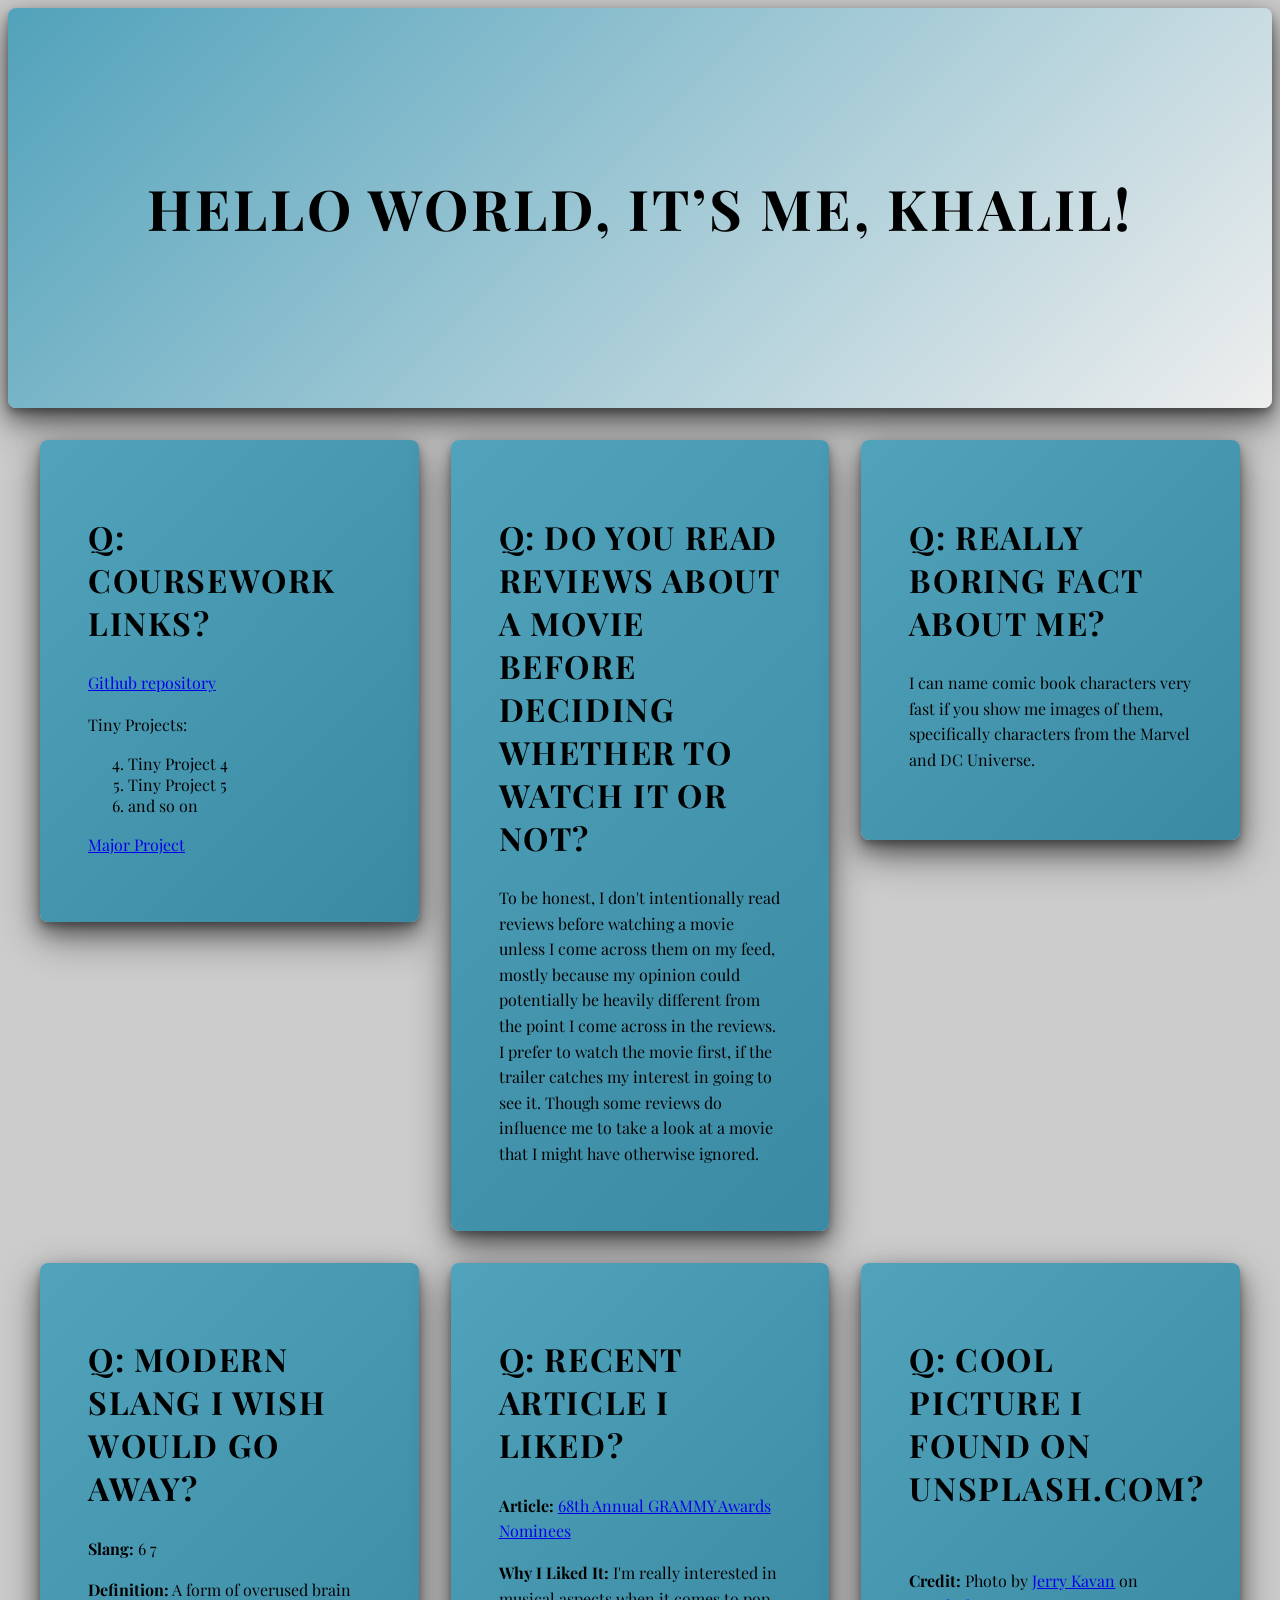
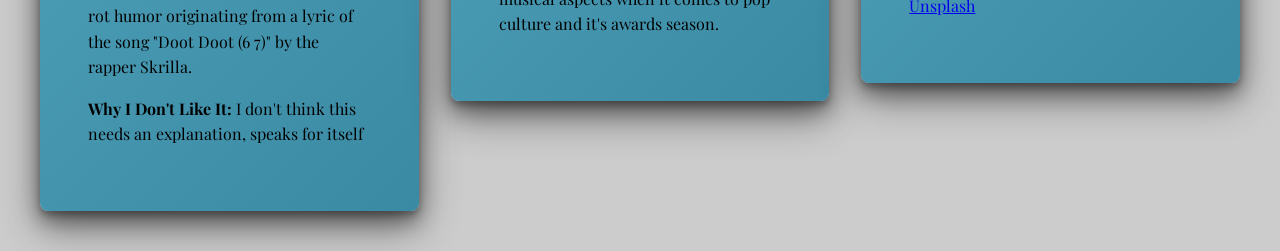
==== index.html @ 08268fcc "Replace local image with Unsplash image link" ====
<!DOCTYPE html>
<html>

<head>
    <meta http-equiv="Content-Type" content="text/html; charset=UTF-8">
    <meta name="viewport" content="width=device-width, initial-scale=1.0">
    <title>Hello World, It's me, Khalil!</title>
    <link rel="stylesheet" href="styles.css" media="all">
</head>

<body>

    <header>
        <h1>Hello World, It’s Me, Khalil!</h1>
    </header>

    <main>

        <section id="courseworkLinks">
            <h2>Coursework Links</h2>
            <p><a href="https://github.com/dtcKhalilMarshall/dtcKhalilMarshall.github.io">Github repository</a></p>
            <p>Tiny Projects:</p>
            <ol start="4">
                <li>Tiny Project 4</li>
                <li>Tiny Project 5</li>
                <li>and so on</li>
            </ol>
            <p><a href="#">Major Project</a></p>
        </section>

        <section id="randomQuestion">
            <h2>Do you read reviews about a movie before deciding whether to watch it or not</h2>
            <p>To be honest, I don't intentionally read reviews before watching a movie unless I come across them on my feed, mostly because my opinion could potentially be heavily different from the point I come across in the reviews. I prefer to watch the movie first, if the trailer catches my interest in going to see it. Though some reviews do influence me to take a look at a movie that I might have otherwise ignored.</p>
        </section>

        <section id="boringFact">
            <h2>Really Boring Fact About Me</h2>
            <p>I can name comic book characters very fast if you show me images of them, specifically characters from the Marvel and DC Universe.</p>
        </section>

        <section id="slangThatNeedsToGo">
            <h2>Modern Slang I Wish Would Go Away</h2>
            <p><strong>Slang:</strong> 6 7</p>
            <p><strong>Definition:</strong> A form of overused brain rot humor originating from a lyric of the song "Doot Doot (6 7)" by the rapper Skrilla.</p>
            <p><strong>Why I Don't Like It:</strong> I don't think this needs an explanation, speaks for itself</p>
        </section>

        <section id="interestingArticle">
            <h2>Recent Article I Liked</h2>
            <p><strong>Article:</strong> <a href="https://www.grammy.com/awards/68th-annual-grammy-awards-2025">68th Annual GRAMMY Awards Nominees</a></p>
            <p><strong>Why I Liked It:</strong> I'm really interested in musical aspects when it comes to pop culture and it's awards season.</p>
        </section>

        <section id="coolPic">
            <h2>Cool Picture I Found on Unsplash.com</h2>
            <p><img src="https://images.unsplash.com/photo-1596727147705-61a532a659bd?q=80&w=387&auto=format&fit=crop&ixlib=rb-4.1.0&ixid=M3wxMjA3fDB8MHxwaG90by1wYWdlfHx8fGVufDB8fHx8fA%3D%3D"></p>
            <p><strong>Credit:</strong> Photo by <a href="https://unsplash.com/@jerrykavan?utm_source=unsplash&utm_medium=referral&utm_content=creditCopyText">Jerry Kavan</a> on <a href="https://unsplash.com/photos/black-and-brown-monster-illustration-3FA80_d8rHo?utm_source=unsplash&utm_medium=referral&utm_content=creditCopyText">Unsplash</a>
      </p>
        </section>

    </main>

</body>

</html>
---- styles.css ----
/* styles for reposityory homepage from TP2 */
 
@import url('https://fonts.googleapis.com/css2?family=Playfair+Display:ital,wght@0,400..900;1,400..900&display=swap');

* {
    box-sizing: border-box;
}

body {
    background-color: #cccccc;
    font-family: 'Playfair Display', serif;
    font-weight:400;
}

h1,
h2 {
    text-transform: uppercase;
    letter-spacing: 0.05em;
}

h1 {
    font-size: clamp(2rem, 8vw, 3.5rem);
    line-height: 1.1em;
    margin: 0;
}

h2 {
    font-size: clamp(1.5rem, 5vw, 2rem);
}

main {
    display: grid;
    grid-template-columns: repeat(auto-fit, minmax(300px, 1fr));
    justify-content: center;
    align-items: start;
    gap: 2rem;
    padding: 2rem;
    max-width: 1400px;
    margin: 0 auto;
}

header,
section {
    min-height: 400px;
    border-radius: 0.5rem;
    padding: clamp(1.5rem, 4vw, 3rem);
    box-shadow: 0 4px 6px rgba(0, 0, 0, 0.25), 0 10px 20px rgba(0, 0, 0, 0.35), 0 15px 40px rgba(0, 0, 0, 0.45);
    transition: transform 0.3s ease, box-shadow 0.3s ease;
}

header {
    display: flex;
    flex-direction: column;
    justify-content: center;
    align-items: center;
    background: linear-gradient(135deg, #51a2bb 0%, #eeeeee 100%);
    gap: 1.5rem;
}

header:hover {
    transform: translateY(-4px);
    box-shadow: 0 12px 32px rgba(0, 0, 0, 0.15);
}

header h1 {
    text-align: center;
}

section {
    background: linear-gradient(135deg, #51a2bb 0%, #3a8aa3 100%);
    font-size: clamp(0.9rem, 2vw, 1rem);
}

section:hover {
    transform: translateY(-4px);
    box-shadow: 0 12px 32px rgba(81, 162, 187, 0.3);
}

section h2 {
    color: #000;
}

section h2::before {
    content: "Q: ";
}

section h2::after {
    content: "?";
}

section p {
    line-height: 1.6;
    margin: 1rem 0;
}

#coolPic img {
    width: 100%;
    height: auto;
    display: block;
    margin-top: 1rem;
    border-radius: 0.25rem;
    filter: grayscale(100%) brightness(200%) contrast(200%);
    mix-blend-mode: multiply;
    transition: filter 0.3s ease;
}

#coolPic img:hover {
    filter: grayscale(50%) brightness(180%) contrast(180%);
}

@media (max-width: 768px) {
    main {
        grid-template-columns: 1fr;
        gap: 1.5rem;
        padding: 1rem;
    }

    header,
    section {
        min-height: auto;
        padding: 1.5rem;
    }

    body {
        padding: 0;
    }
}
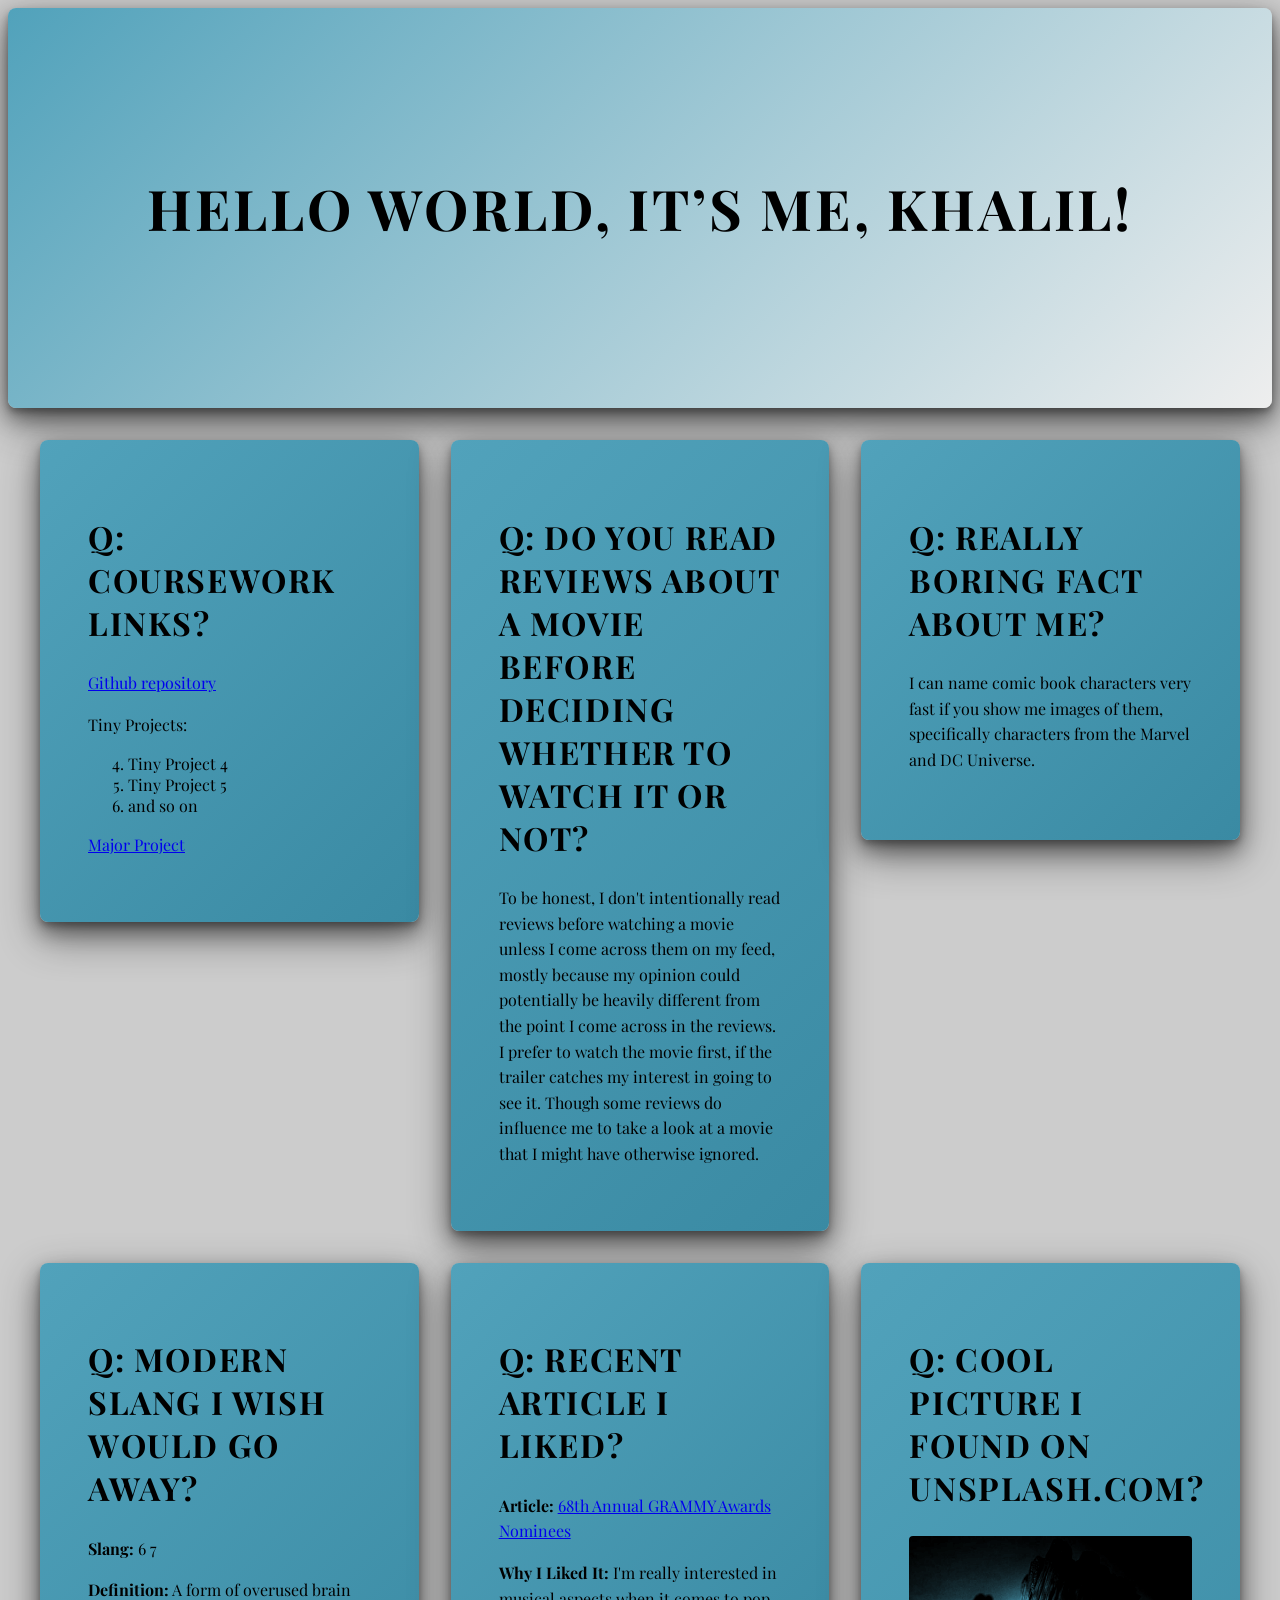
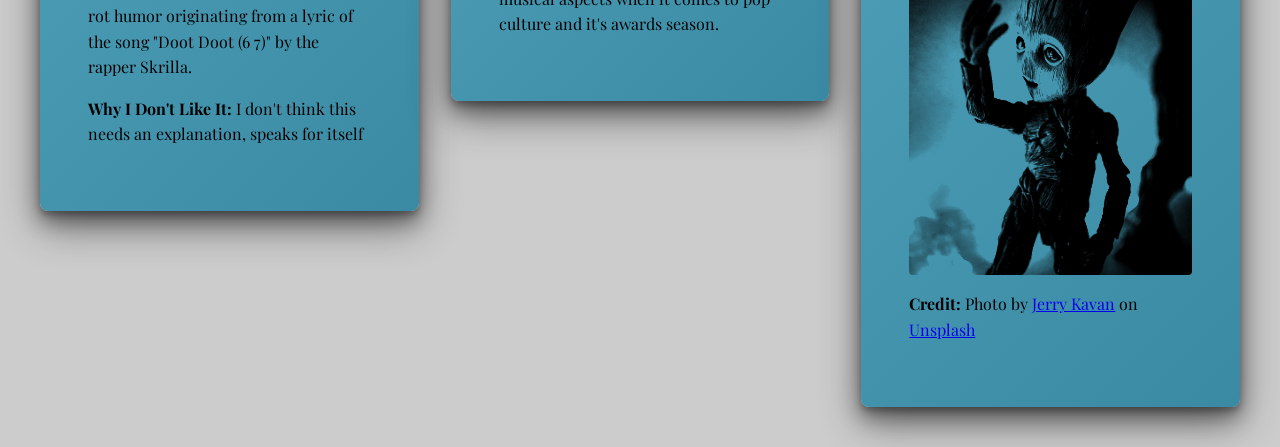
==== commit fea557f7: "Fix image source path case sensitivity" ====
--- a/index.html
+++ b/index.html
@@ -54,7 +54,7 @@
 
         <section id="coolPic">
             <h2>Cool Picture I Found on Unsplash.com</h2>
-            <p><img src="https://images.unsplash.com/photo-1596727147705-61a532a659bd?q=80&w=387&auto=format&fit=crop&ixlib=rb-4.1.0&ixid=M3wxMjA3fDB8MHxwaG90by1wYWdlfHx8fGVufDB8fHx8fA%3D%3D"></p>
+            <p><img src="Images/I-am-groot.jpg"></p>
             <p><strong>Credit:</strong> Photo by <a href="https://unsplash.com/@jerrykavan?utm_source=unsplash&utm_medium=referral&utm_content=creditCopyText">Jerry Kavan</a> on <a href="https://unsplash.com/photos/black-and-brown-monster-illustration-3FA80_d8rHo?utm_source=unsplash&utm_medium=referral&utm_content=creditCopyText">Unsplash</a>
       </p>
         </section>
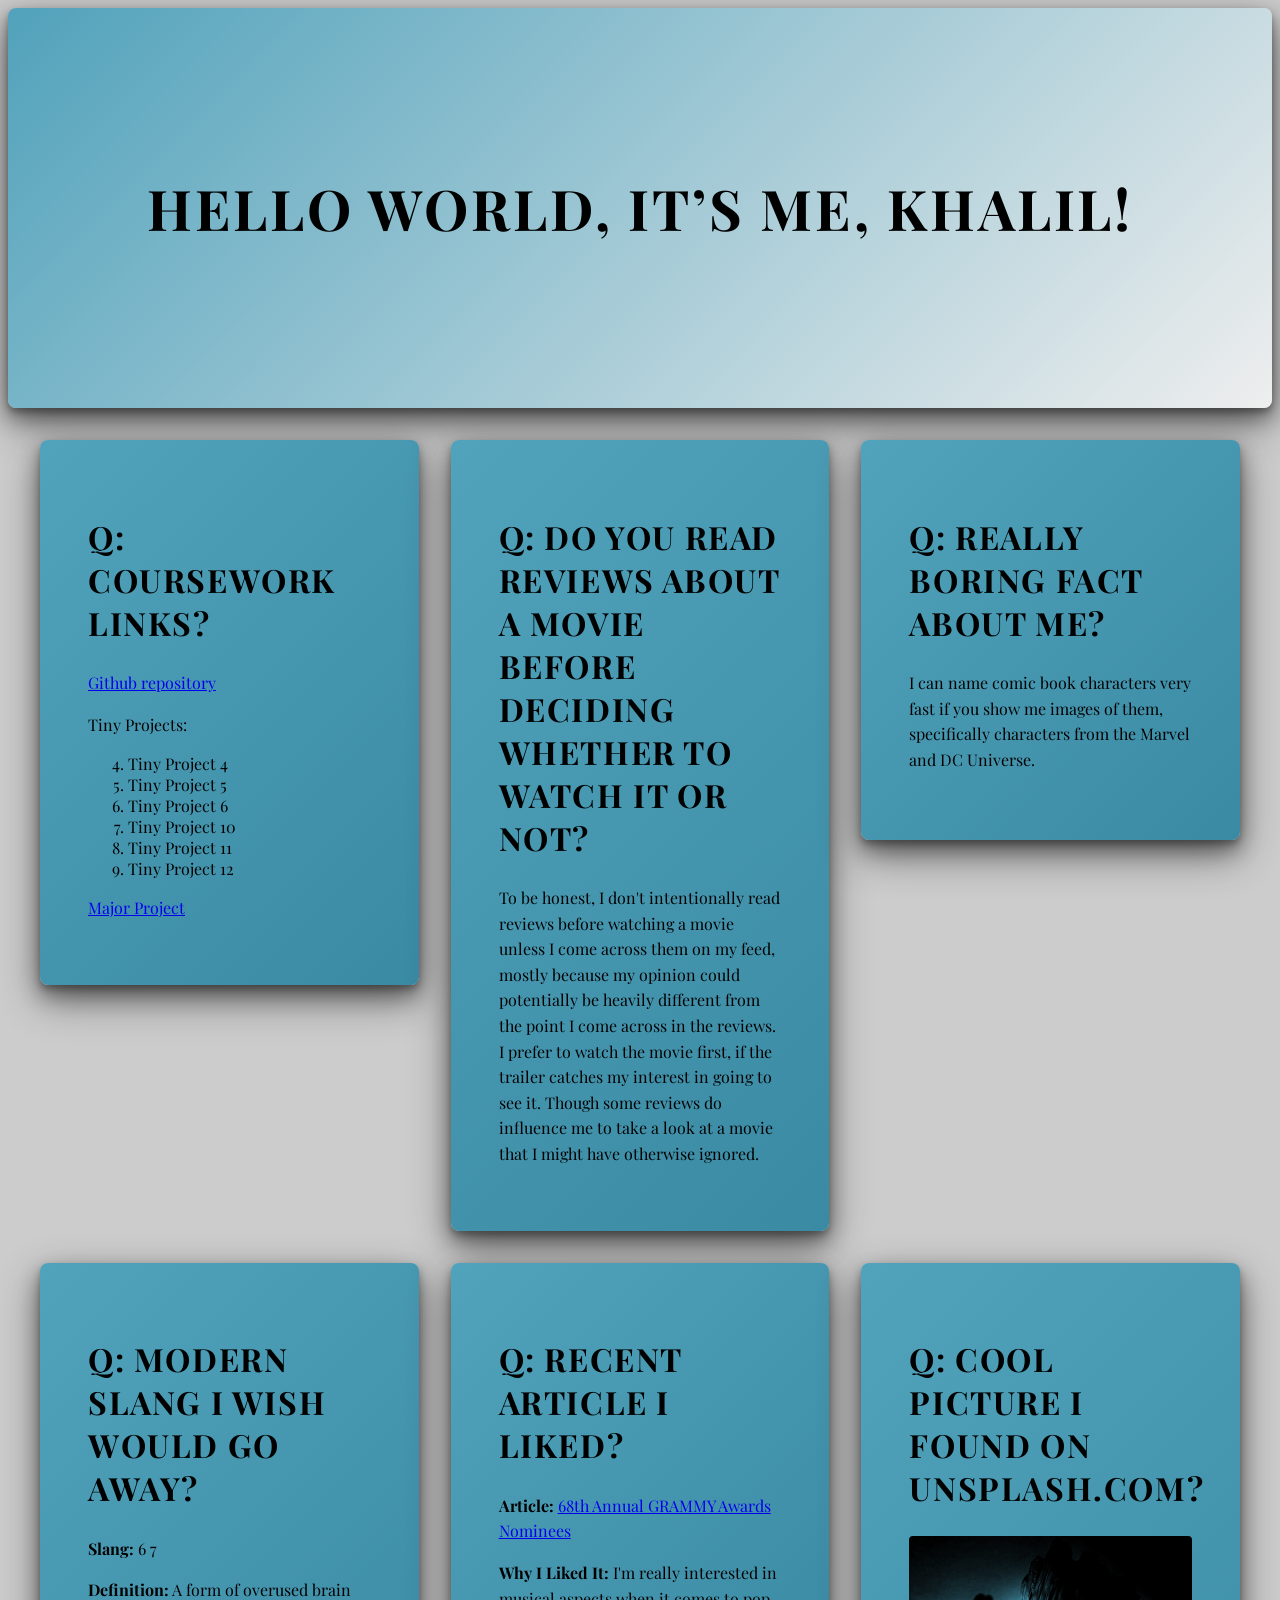
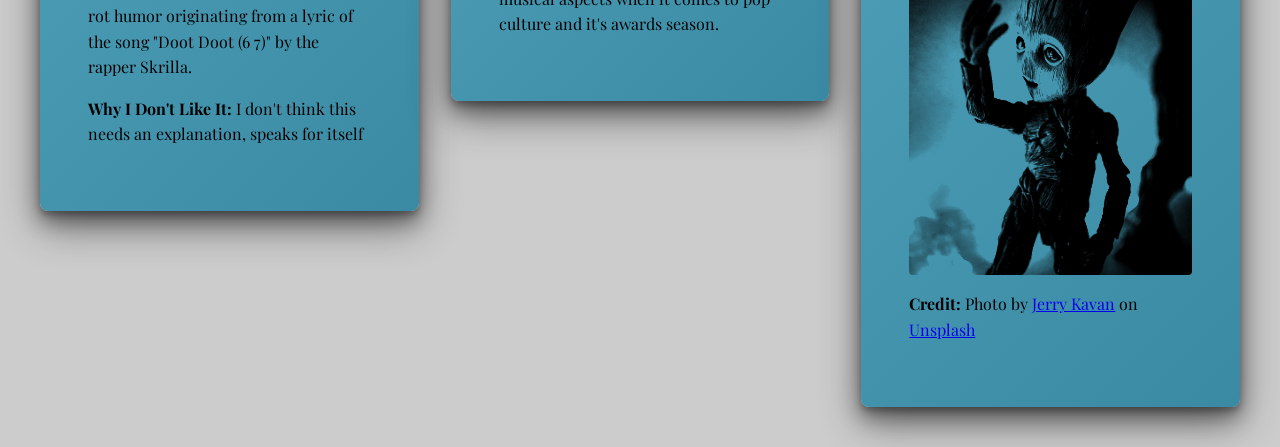
==== commit 025b3132: "Update Tiny Projects list and Major Project link Added new Tiny Projects to the list and updated the" ====
--- a/index.html
+++ b/index.html
@@ -24,9 +24,12 @@
             <ol start="4">
                 <li>Tiny Project 4</li>
                 <li>Tiny Project 5</li>
-                <li>and so on</li>
+                <li>Tiny Project 6</li>
+                <li>Tiny Project 10</li>
+                <li>Tiny Project 11</li>
+                <li>Tiny Project 12</li>
             </ol>
-            <p><a href="#">Major Project</a></p>
+            <p><a href="https://dtckhalilmarshall.github.io/majorproject/">Major Project</a></p>
         </section>
 
         <section id="randomQuestion">
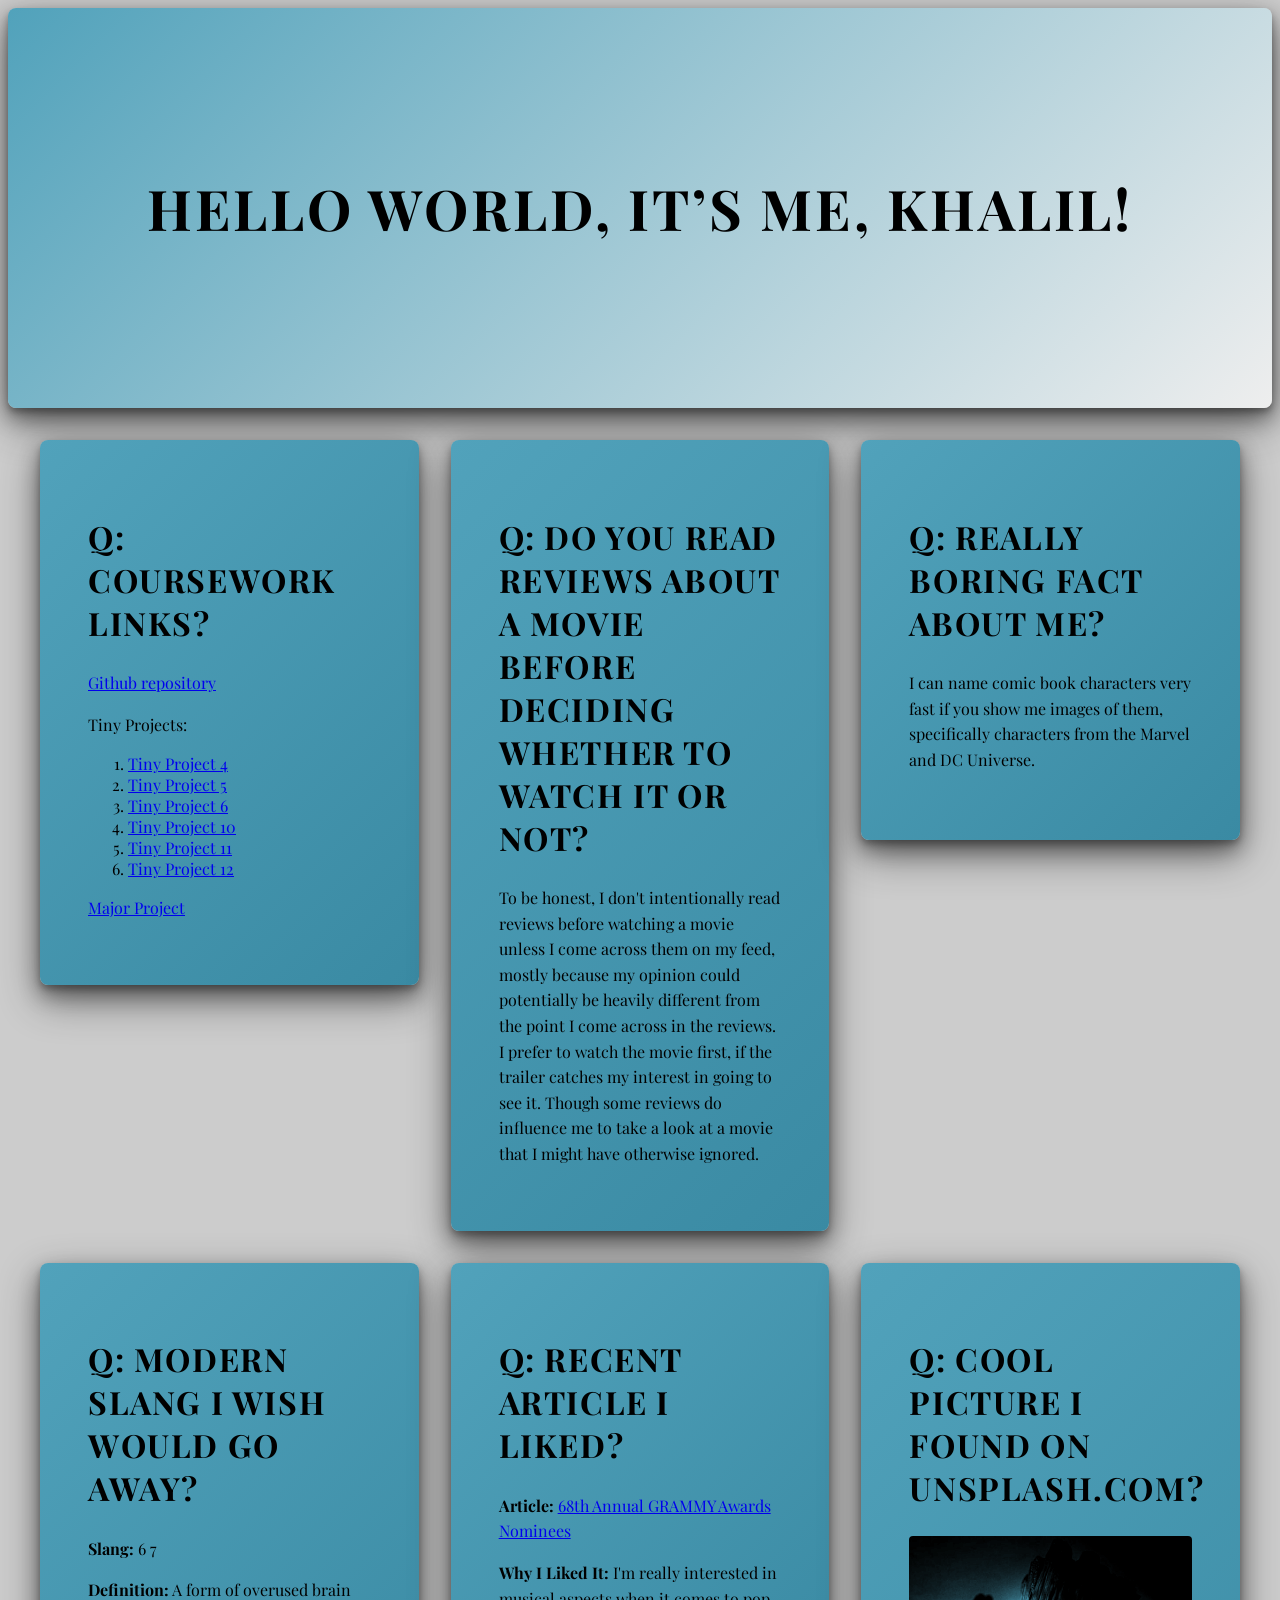
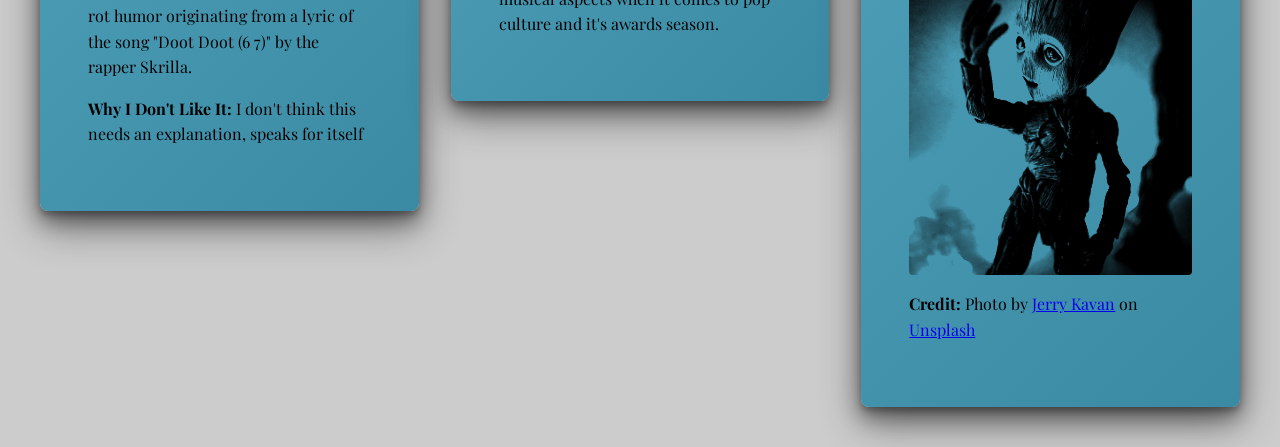
==== commit 702ffeee: "Update coursework links with new project URLs" ====
--- a/index.html
+++ b/index.html
@@ -21,13 +21,13 @@
             <h2>Coursework Links</h2>
             <p><a href="https://github.com/dtcKhalilMarshall/dtcKhalilMarshall.github.io">Github repository</a></p>
             <p>Tiny Projects:</p>
-            <ol start="4">
-                <li>Tiny Project 4</li>
-                <li>Tiny Project 5</li>
-                <li>Tiny Project 6</li>
-                <li>Tiny Project 10</li>
-                <li>Tiny Project 11</li>
-                <li>Tiny Project 12</li>
+            <ol start="1">
+                <li><a href="https://dtckhalilmarshall.github.io/tp4/">Tiny Project 4</a></li>
+                <li><a href="https://dtckhalilmarshall.github.io/tp5/">Tiny Project 5</a></li>
+                <li><a href="https://dtckhalilmarshall.github.io/tp6/">Tiny Project 6</a></li>
+                <li><a href="https://dtckhalilmarshall.github.io/tp10/">Tiny Project 10</a></li>
+                <li><a href="https://dtckhalilmarshall.github.io/tp11/">Tiny Project 11</a></li>
+                <li><a href="https://dtckhalilmarshall.github.io/tp12/">Tiny Project 12</a></li>
             </ol>
             <p><a href="https://dtckhalilmarshall.github.io/majorproject/">Major Project</a></p>
         </section>
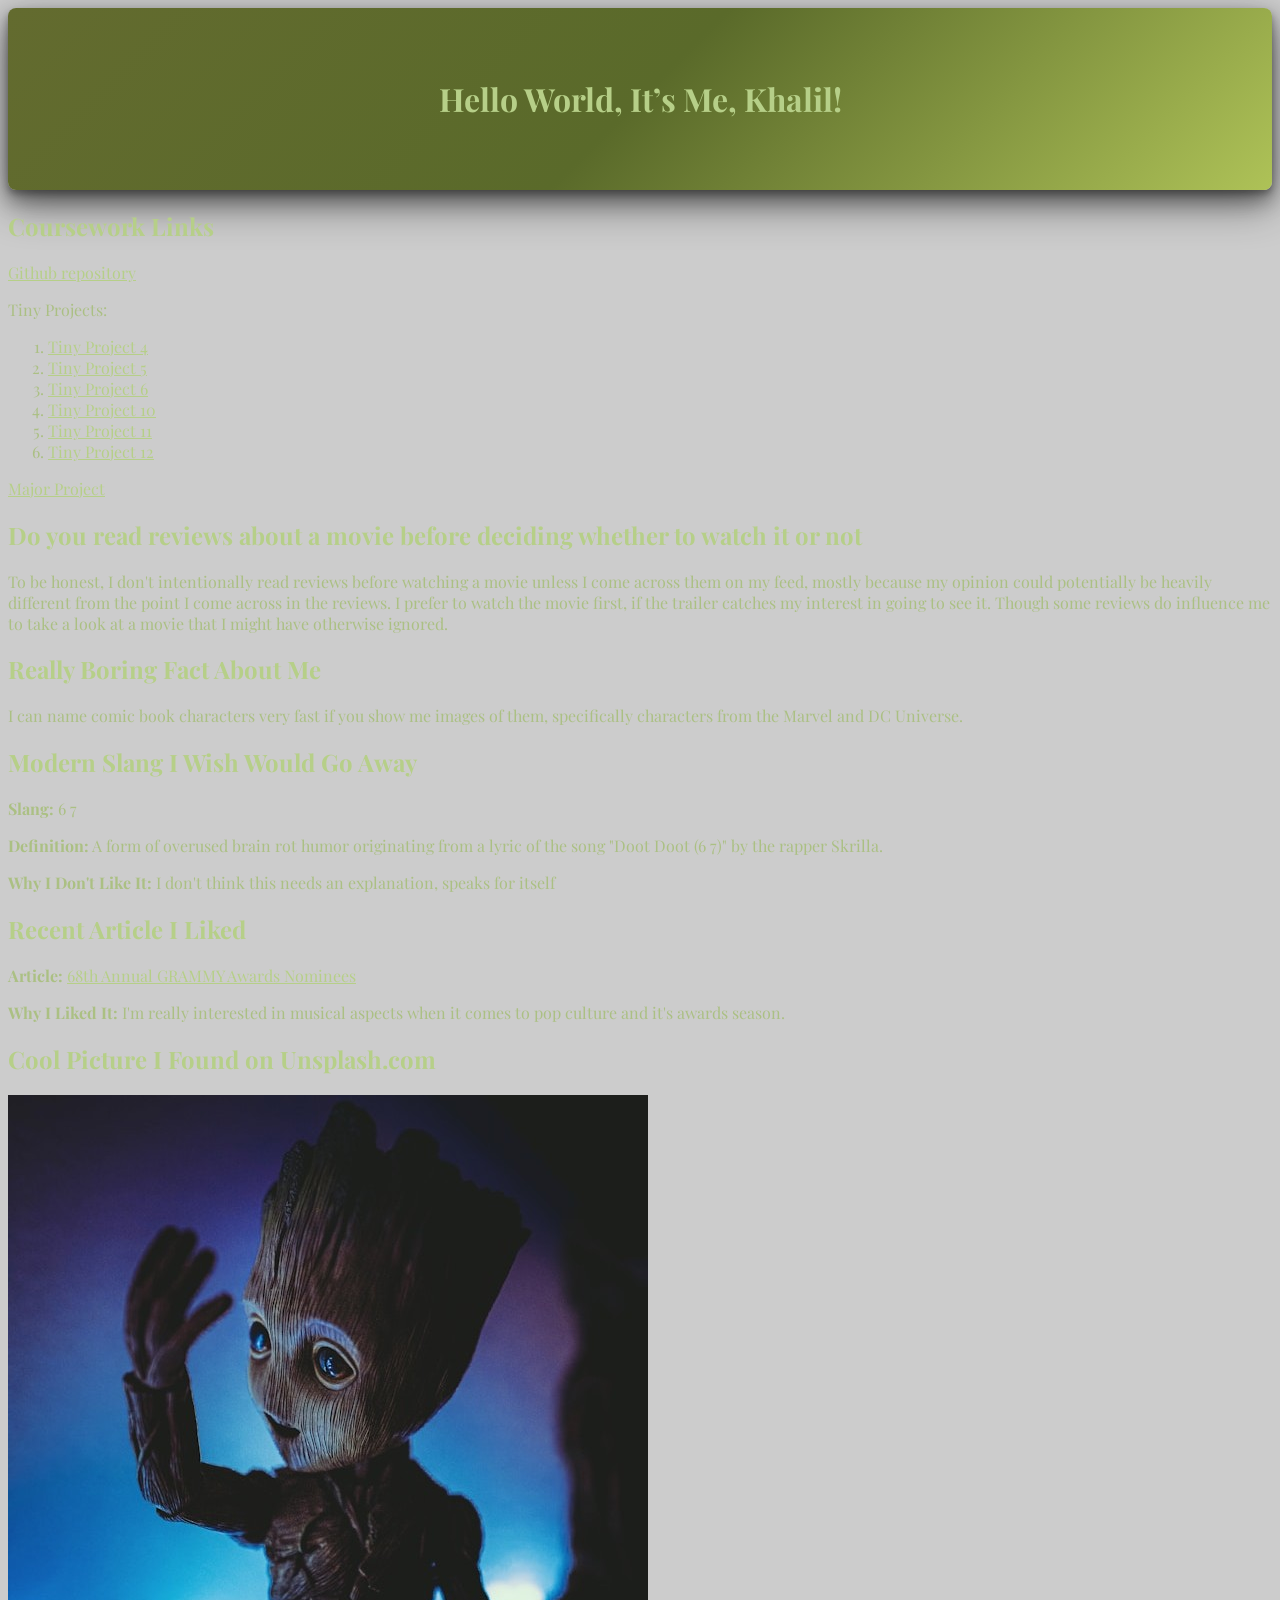
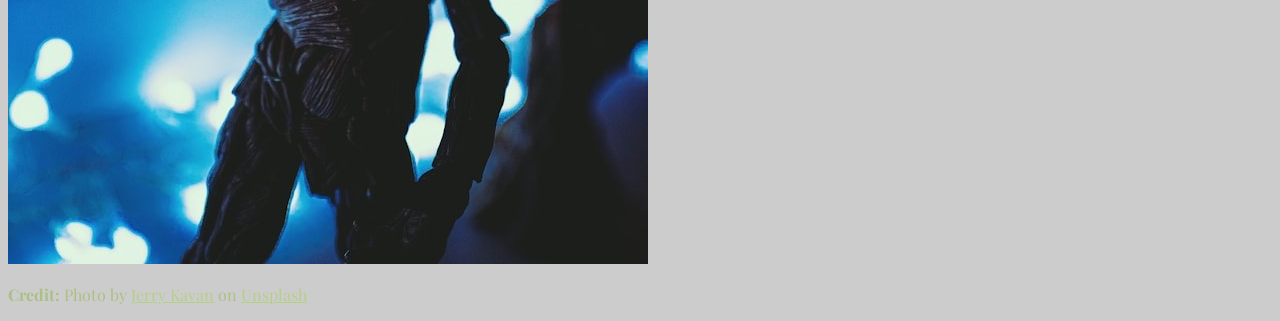
==== commit de1f44a0: "Refactor index.html for better semantics Updated HTML structure and added alt attribute to image." ====
--- a/index.html
+++ b/index.html
@@ -1,12 +1,11 @@
-
 <!DOCTYPE html>
 <html>
 
 <head>
-    <meta http-equiv="Content-Type" content="text/html; charset=UTF-8">
-    <meta name="viewport" content="width=device-width, initial-scale=1.0">
+    <meta http-equiv="Content-Type" content="text/html; charset=UTF-8" />
+    <meta name="viewport" content="width=device-width, initial-scale=1.0" />
     <title>Hello World, It's me, Khalil!</title>
-    <link rel="stylesheet" href="styles.css" media="all">
+    <link rel="stylesheet" href="styles.css" media="all" />
 </head>
 
 <body>
@@ -57,9 +56,8 @@
 
         <section id="coolPic">
             <h2>Cool Picture I Found on Unsplash.com</h2>
-            <p><img src="Images/I-am-groot.jpg"></p>
-            <p><strong>Credit:</strong> Photo by <a href="https://unsplash.com/@jerrykavan?utm_source=unsplash&utm_medium=referral&utm_content=creditCopyText">Jerry Kavan</a> on <a href="https://unsplash.com/photos/black-and-brown-monster-illustration-3FA80_d8rHo?utm_source=unsplash&utm_medium=referral&utm_content=creditCopyText">Unsplash</a>
-      </p>
+            <p><img src="Images/I-am-groot.jpg" alt="Groot from Marvel"></p>
+            <p><strong>Credit:</strong> Photo by <a href="https://unsplash.com/@jerrykavan?utm_source=unsplash&utm_medium=referral&utm_content=creditCopyText">Jerry Kavan</a> on <a href="https://unsplash.com/photos/black-and-brown-monster-illustration-3FA80_d8rHo?utm_source=unsplash&utm_medium=referral&utm_content=creditCopyText">Unsplash</a></p>
         </section>
 
     </main>
--- a/styles.css
+++ b/styles.css
@@ -1,5 +1,5 @@
- /* styles for reposityory homepage from TP2 */
- 
+/* styles for repository homepage from TP2 */
+
 @import url('https://fonts.googleapis.com/css2?family=Playfair+Display:ital,wght@0,400..900;1,400..900&display=swap');
 
 * {
@@ -9,43 +9,25 @@
 body {
     background-color: #cccccc;
     font-family: 'Playfair Display', serif;
-    font-weight:400;
+    font-weight: 400;
+    color: rgba(168, 191, 125, 0.934); 
 }
 
-h1,
-h2 {
-    text-transform: uppercase;
-    letter-spacing: 0.05em;
+header h1,
+section h2,
+section h2::before,
+section h2::after,
+a {
+    color: #b6cf88;
 }
 
-h1 {
-    font-size: clamp(2rem, 8vw, 3.5rem);
-    line-height: 1.1em;
-    margin: 0;
-}
-
-h2 {
-    font-size: clamp(1.5rem, 5vw, 2rem);
-}
-
-main {
-    display: grid;
-    grid-template-columns: repeat(auto-fit, minmax(300px, 1fr));
-    justify-content: center;
-    align-items: start;
-    gap: 2rem;
-    padding: 2rem;
-    max-width: 1400px;
-    margin: 0 auto;
-}
-
-header,
-section {
-    min-height: 400px;
-    border-radius: 0.5rem;
-    padding: clamp(1.5rem, 4vw, 3rem);
-    box-shadow: 0 4px 6px rgba(0, 0, 0, 0.25), 0 10px 20px rgba(0, 0, 0, 0.35), 0 15px 40px rgba(0, 0, 0, 0.45);
-    transition: transform 0.3s ease, box-shadow 0.3s ease;
+:root {
+    --main-color: #636B2F;           
+    --dark-green: #4B5D2A;          
+    --light-green: #8AAE3D;          
+    --deep-green: #3B4E21;           
+    --muted-yellow-green: #A7C957;   
+    --light-lime: #D4E157;          
 }
 
 header {
@@ -53,8 +35,19 @@
     flex-direction: column;
     justify-content: center;
     align-items: center;
-    background: linear-gradient(135deg, #51a2bb 0%, #eeeeee 100%);
+    background: linear-gradient(
+        135deg,
+        #636B2F 0%,
+        #5A6A2A 50%,
+        #aec257 100%
+    );
     gap: 1.5rem;
+    border-radius: 0.5rem;
+    padding: clamp(1.5rem, 4vw, 3rem);
+    box-shadow: 0 4px 6px rgba(0, 0, 0, 0.25), 
+                0 10px 20px rgba(0, 0, 0, 0.35), 
+                0 15px 40px rgba(0, 0, 0, 0.45);
+    transition: transform 0.3s ease, box-shadow 0.3s ease;
 }
 
 header:hover {
@@ -64,20 +57,31 @@
 
 header h1 {
     text-align: center;
+    /* color: #fff;
 }
 
 section {
-    background: linear-gradient(135deg, #51a2bb 0%, #3a8aa3 100%);
+    min-height: 400px;
+    border-radius: 0.5rem;
+    padding: clamp(1.5rem, 4vw, 3rem);
+    background: linear-gradient(
+        135deg,
+        #636B2F 0%,
+        #576629 50%,
+        #4B4E21 100%
+    );
     font-size: clamp(0.9rem, 2vw, 1rem);
+    transition: transform 0.3s ease, box-shadow 0.3s ease;
+    box-shadow: 0 4px 6px rgba(0, 0, 0, 0.15);
 }
 
 section:hover {
     transform: translateY(-4px);
-    box-shadow: 0 12px 32px rgba(81, 162, 187, 0.3);
+    box-shadow: 0 12px 32px rgba(0, 0, 0, 0.3);
 }
 
 section h2 {
-    color: #000;
+    /* color: #fff; 
 }
 
 section h2::before {
@@ -93,6 +97,31 @@
     margin: 1rem 0;
 }
 
+ol {
+    list-style: none; 
+    counter-reset: custom-counter;
+    padding-left: 0; 
+}
+
+ol li {
+    counter-increment: custom-counter; 
+    position: relative;
+    padding-left: 2em; 
+    margin-bottom: 1rem; 
+    font-weight: 600;
+}
+
+ol li::before {
+    content: counter(custom-counter) ".";
+    position: absolute;
+    left: 0;
+    top: 50%;
+    transform: translateY(-50%);
+    font-size: 1.2em;
+    color: #27340e; 
+    font-weight: bold;
+}
+
 #coolPic img {
     width: 100%;
     height: auto;
@@ -106,6 +135,16 @@
 
 #coolPic img:hover {
     filter: grayscale(50%) brightness(180%) contrast(180%);
+}
+
+a {
+    color: #e6f9c2;
+    text-decoration: underline;
+    transition: color 0.3s ease;
+}
+
+a:hover {
+    color: var(--light-green);
 }
 
 @media (max-width: 768px) {
